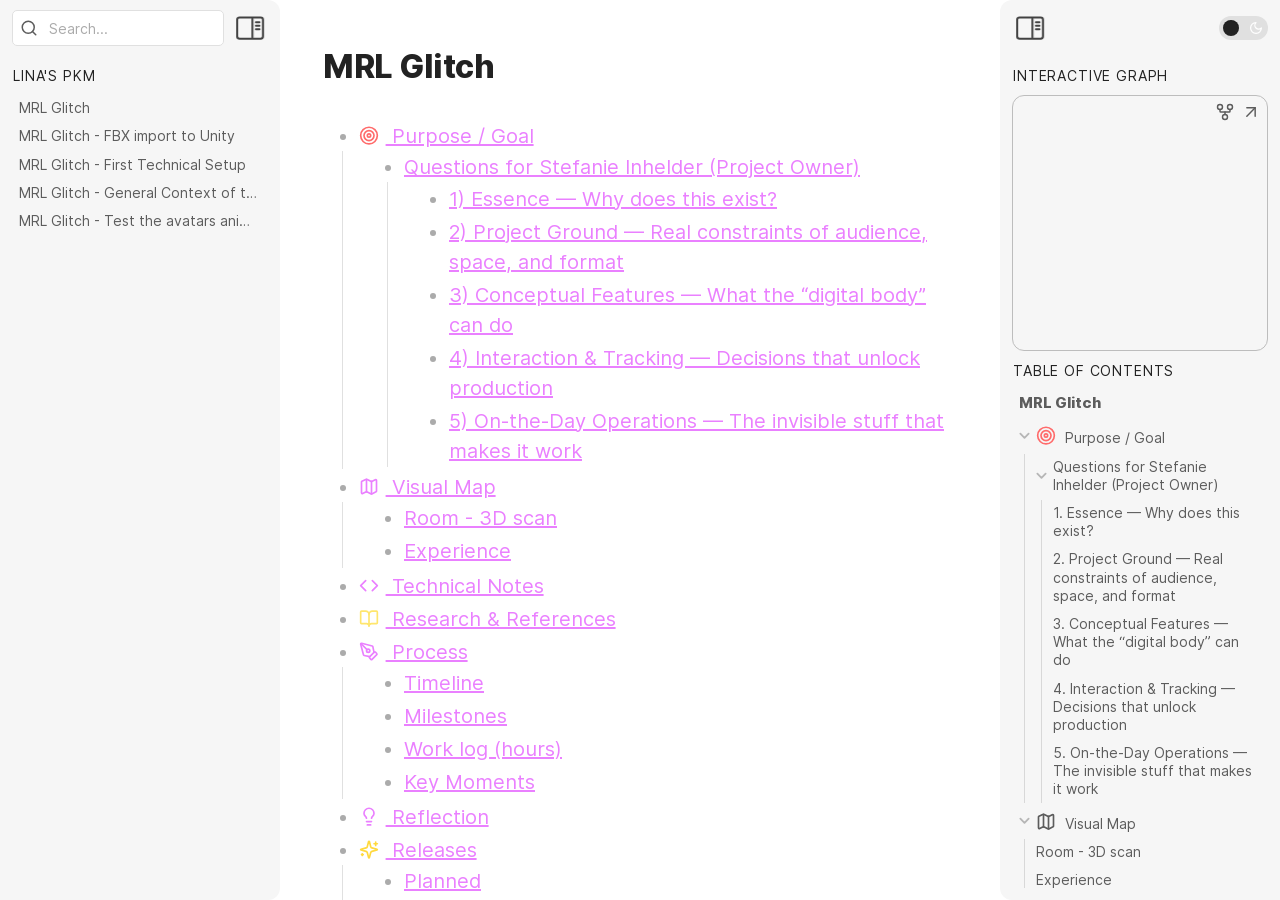
==== index.html @ e538ef62 "Publish documentation" ====
<!DOCTYPE html> <html lang="en"><head>
<title>MRL Glitch</title>
<base href=".">
<meta name="pathname" content="mrl-glitch.html">
<meta name="description" content="Lina's PKM - MRL Glitch">
<meta property="og:title" content="MRL Glitch">
<meta property="og:description" content="Lina's PKM - MRL Glitch">
<meta property="og:type" content="website">
<meta property="og:url" content="mrl-glitch.html">
<meta property="og:image" content="undefined">
<meta charset="UTF-8"><meta property="og:site_name" content="Lina's PKM"><meta name="viewport" content="width=device-width, initial-scale=1.0, user-scalable=yes, minimum-scale=1.0, maximum-scale=5.0"><script async="" id="webpage-script" src="site-lib/scripts/webpage.js" onload="this.onload=null;this.setAttribute(&quot;loaded&quot;, &quot;true&quot;)"></script><script async="" id="graph-wasm-script" src="site-lib/scripts/graph-wasm.js" onload="this.onload=null;this.setAttribute(&quot;loaded&quot;, &quot;true&quot;)"></script><script async="" id="graph-render-worker-script" src="site-lib/scripts/graph-render-worker.js" onload="this.onload=null;this.setAttribute(&quot;loaded&quot;, &quot;true&quot;)"></script><link rel="icon" href="site-lib/media/favicon.png"><link rel="preload" href="site-lib/styles/snippets.css" as="style" onload="this.onload=null;this.rel='stylesheet'"><noscript><link rel="stylesheet" href="site-lib/styles/snippets.css"></noscript><link rel="stylesheet" href="site-lib/styles/obsidian.css"><link rel="preload" href="site-lib/styles/other-plugins.css" as="style" onload="this.onload=null;this.rel='stylesheet'"><noscript><link rel="stylesheet" href="site-lib/styles/other-plugins.css"></noscript><link rel="preload" href="site-lib/styles/global-variable-styles.css" as="style" onload="this.onload=null;this.rel='stylesheet'"><noscript><link rel="stylesheet" href="site-lib/styles/global-variable-styles.css"></noscript><link rel="preload" href="site-lib/styles/supported-plugins.css" as="style" onload="this.onload=null;this.rel='stylesheet'"><noscript><link rel="stylesheet" href="site-lib/styles/supported-plugins.css"></noscript><link rel="preload" href="site-lib/styles/main-styles.css" as="style" onload="this.onload=null;this.rel='stylesheet'"><noscript><link rel="stylesheet" href="site-lib/styles/main-styles.css"></noscript><style>body{--line-width:40em;--line-width-adaptive:40em;--file-line-width:40em;--sidebar-width:min(20em, 80vw);--collapse-arrow-size:11px;--tree-vertical-spacing:1.3em;--sidebar-margin:12px}:root{background-color:#202124}.sidebar{height:100%;font-size:14px;z-index:10;min-width:calc(var(--sidebar-width) + var(--divider-width-hover));max-width:calc(var(--sidebar-width) + var(--divider-width-hover));position:relative;overflow:hidden;overflow:clip;transition:min-width ease-in-out,max-width ease-in-out;transition-duration:.2s;contain:size}#left-sidebar{left:0}#right-sidebar{right:0}.sidebar.is-collapsed{min-width:0;max-width:0}.sidebar.floating{position:absolute}.sidebar .leaf-content{height:100%;min-width:calc(var(--sidebar-width) - var(--divider-width-hover));top:0;padding:var(--sidebar-margin);padding-top:4em;line-height:var(--line-height-tight);background-color:var(--background-secondary);transition:background-color,border-right,border-left,box-shadow;transition-duration:var(--color-fade-speed);transition-timing-function:ease-in-out;position:absolute;display:flex;flex-direction:column}.sidebar:not(.is-collapsed) .leaf-content{min-width:calc(max(100%,var(--sidebar-width)) - 3px);max-width:calc(max(100%,var(--sidebar-width)) - 3px)}#left-sidebar-content{left:0;border-top-right-radius:var(--radius-l);border-bottom-right-radius:var(--radius-l)}#right-sidebar-content{right:0;border-top-left-radius:var(--radius-l);border-bottom-left-radius:var(--radius-l)}.sidebar #left-sidebar-content,.sidebar #right-sidebar-content{contain:none!important;container-type:normal!important;animation:none!important}.sidebar:has(.leaf-content:empty):has(.topbar-content:empty){display:none}.sidebar-topbar{height:calc(2.3em + 2 * var(--sidebar-margin));width:var(--sidebar-width);padding:var(--sidebar-margin);z-index:1;position:fixed;display:flex;align-items:center;transition:width ease-in-out;transition-duration:inherit}.sidebar.is-collapsed .sidebar-topbar{width:calc(2.3em + var(--sidebar-margin) * 2)}.sidebar .sidebar-topbar.is-collapsed{width:0}#left-sidebar .sidebar-topbar{left:0;flex-direction:row;border-top-right-radius:var(--radius-l)}#right-sidebar .sidebar-topbar{right:0;flex-direction:row-reverse;border-top-left-radius:var(--radius-l)}#left-sidebar .topbar-content{margin-right:calc(2.3em + var(--sidebar-margin));flex-direction:row}#right-sidebar .topbar-content{margin-left:calc(2.3em + var(--sidebar-margin));flex-direction:row-reverse}.topbar-content{overflow:hidden visible;overflow:clip visible;width:100%;height:100%;display:flex;align-items:center;transition:inherit}.sidebar.is-collapsed .topbar-content{width:0;transition:inherit}.clickable-icon.sidebar-collapse-icon{background-color:transparent;color:var(--icon-color-focused);padding:2px!important;margin:0!important;height:100%!important;width:2.3em!important;margin-inline:0.14em!important;position:absolute}#left-sidebar .clickable-icon.sidebar-collapse-icon{transform:rotateY(180deg);right:var(--sidebar-margin)}#right-sidebar .clickable-icon.sidebar-collapse-icon{transform:rotateY(180deg);left:var(--sidebar-margin)}.clickable-icon.sidebar-collapse-icon svg.svg-icon{width:100%;height:100%}.feature-title{margin-left:1px;text-transform:uppercase;letter-spacing:.06em;margin-top:.75em;margin-bottom:.75em}.feature-header{display:flex;align-items:center;padding-top:0;font-size:1em;padding-left:0}body.floating-sidebars .sidebar{position:absolute}body{transition:background-color var(--color-fade-speed) ease-in-out}#navbar:not(:empty){display:flex;align-items:center;justify-content:space-between;padding:.5em 1em;width:100%}#main{display:flex;flex-direction:column;height:100%;width:100%;align-items:stretch;justify-content:center}#main-horizontal{display:flex;flex-direction:row;flex-grow:1;width:100%;align-items:stretch;justify-content:center}#center-content{flex-basis:100%;max-width:100%;width:100%;height:100%;display:flex;flex-direction:column;align-items:center;transition:opacity .2s ease-in-out;contain:inline-size}.hide{opacity:0!important;transition:opacity .2s ease-in-out;pointer-events:none}#center-content>.obsidian-document{padding-left:2em;padding-right:1em;margin-bottom:0;width:100%;width:-webkit-fill-available;width:-moz-available;width:fill-available;transition:background-color var(--color-fade-speed) ease-in-out;border-top-right-radius:var(--window-radius,var(--radius-m));border-top-left-radius:var(--window-radius,var(--radius-m));overflow-x:hidden!important;overflow-y:auto!important;display:flex!important;flex-direction:column!important;align-items:center!important;contain:inline-size}body #center-content>.obsidian-document>.markdown-preview-sizer{padding-bottom:80vh;width:100%;max-width:var(--line-width);flex-basis:var(--line-width);transition:background-color var(--color-fade-speed) ease-in-out;contain:inline-size}#center-content>.obsidian-document>div{width:100%!important;transition:background-color var(--color-fade-speed) ease-in-out;contain:inline-size}#center-content>.obsidian-document:not([data-type=markdown]).embed{display:flex;padding:1em;height:100%;width:100%;align-items:center;justify-content:center}#center-content>.obsidian-document:not([data-type=markdown]).embed>*{max-width:100%;max-height:100%;object-fit:contain}:not(h1,h2,h3,h4,h5,h6,li):has(> :is(.math,table)){overflow-x:auto!important}#center-content>.obsidian-document:not([data-type=markdown]){overflow-x:auto;contain:content;padding:0;margin:0;height:100%}.obsidian-document[data-type=attachment]{display:flex;flex-direction:column;align-items:center;justify-content:center;height:100%;width:100%}.obsidian-document[data-type=attachment]>*{outline:0;border:none;box-shadow:none}.obsidian-document[data-type=attachment] :is(img){max-width:90%;max-height:90%;object-fit:contain}.obsidian-document[data-type=attachment]>:is(audio){width:100%;max-width:min(90%,var(--line-width))}.obsidian-document[data-type=attachment]>:is(embed,iframe,video){width:100%;height:100%;max-width:100%;max-height:100%;object-fit:contain}.canvas-wrapper>:is(.header,.footer){z-index:100;position:absolute;display:flex;justify-content:center;flex-direction:column;width:100%;align-items:center}.scroll-highlight{position:absolute;width:100%;height:100%;pointer-events:none;z-index:1000;background-color:hsla(var(--color-accent-hsl),.25);opacity:0;padding:1em;inset:50%;translate:-50% -50%;border-radius:var(--radius-s)}</style><script defer="">async function loadIncludes(){let e=document.querySelectorAll("link[itemprop='include']");for(const t of e){let e=t.getAttribute("href");try{let o="";if(e.startsWith("https:")||e.startsWith("http:")||"file:"!=window.location.protocol){const n=await fetch(e);if(!n.ok){console.log("Could not include file: "+e),t?.remove();continue}o=await n.text()}else{const t=document.getElementById(btoa(encodeURI(e)));if(t){const e=JSON.parse(decodeURI(atob(t.getAttribute("value")??"")));o=e?.data??""}}let n=document.createRange().createContextualFragment(o);t.before(n),t.remove(),console.log("Included text: "+o),console.log("Included file: "+e)}catch(o){t?.remove(),console.log("Could not include file: "+e,o);continue}}}document.addEventListener("DOMContentLoaded",(()=>{loadIncludes()}));let isFileProtocol="file:"==location.protocol;function waitLoadScripts(e,t){let o=e.map((e=>document.getElementById(e+"-script")));!function e(n){let l=o[n],c=n+1;l?(l&&"true"!=l.getAttribute("loaded")||n<o.length&&e(c),n<o.length&&l.addEventListener("load",(()=>e(c)))):n<o.length?e(c):t()}(0)}</script></head><body class="publish css-settings-manager show-inline-title show-ribbon mk-readable-line mk-folder-lines mk-inline-context-enabled mk-flow-minimal center-latex-figures invert-latex-figures is-focused"><script defer="">let theme=localStorage.getItem("theme")||(window.matchMedia("(prefers-color-scheme: dark)").matches?"dark":"light");"dark"==theme?(document.body.classList.add("theme-dark"),document.body.classList.remove("theme-light")):(document.body.classList.add("theme-light"),document.body.classList.remove("theme-dark")),window.innerWidth<480?document.body.classList.add("is-phone"):window.innerWidth<768?document.body.classList.add("is-tablet"):window.innerWidth<1024?document.body.classList.add("is-small-screen"):document.body.classList.add("is-large-screen")</script><div class="parsed-feature-container" style="display: contents;"><link itemprop="include" href="site-lib/html/custom-head-content-content.html"></div><div id="main"><div id="navbar"></div><div id="main-horizontal"><div id="left-content" class="leaf" style="--sidebar-width: var(--sidebar-width-left);"><div id="left-sidebar" class="sidebar"><div class="sidebar-handle"></div><div class="sidebar-topbar"><div class="topbar-content"><div id="search-container"><div id="search-wrapper"><input enterkeyhint="search" type="search" spellcheck="false" placeholder="Search..."><div aria-label="Clear search" id="search-clear-button"></div></div></div></div><div class="clickable-icon sidebar-collapse-icon"><svg xmlns="http://www.w3.org/2000/svg" width="100%" height="100%" viewBox="0 0 24 24" fill="none" stroke="currentColor" stroke-width="3" stroke-linecap="round" stroke-linejoin="round" class="svg-icon"><path d="M21 3H3C1.89543 3 1 3.89543 1 5V19C1 20.1046 1.89543 21 3 21H21C22.1046 21 23 20.1046 23 19V5C23 3.89543 22.1046 3 21 3Z"></path><path d="M10 4V20"></path><path d="M4 7H7"></path><path d="M4 10H7"></path><path d="M4 13H7"></path></svg></div></div><div class="sidebar-content-wrapper"><div id="left-sidebar-content" class="leaf-content"><link itemprop="include" href="site-lib/html/file-tree-content.html"></div></div><script defer="">let ls = document.querySelector("#left-sidebar"); ls.classList.toggle("is-collapsed", window.innerWidth < 768); ls.style.setProperty("--sidebar-width", localStorage.getItem("sidebar-left-width"));</script></div></div><div id="center-content" class="leaf"><div class="obsidian-document markdown-preview-view markdown-rendered node-insert-event is-readable-line-width allow-fold-headings allow-fold-lists show-indentation-guide show-properties" data-type="markdown"><style id="MJX-CHTML-styles"></style><pre class="frontmatter language-yaml" style="display: none;"><code class="language-yaml is-loaded"><span class="token key atrule">title</span><span class="token punctuation">:</span> MRL Glitch
<span class="token key atrule">initiative_type</span><span class="token punctuation">:</span> collaboration
<span class="token key atrule">initiative_status</span><span class="token punctuation">:</span> active
<span class="token key atrule">year</span><span class="token punctuation">:</span> <span class="token number">2025</span>
<span class="token key atrule">start_date</span><span class="token punctuation">:</span> <span class="token datetime number">2025-11-12</span>
<span class="token key atrule">close_date</span><span class="token punctuation">:</span> 31/01/2026
<span class="token key atrule">assets_nas_local</span><span class="token punctuation">:</span> smb<span class="token punctuation">:</span>//NovasArtimanhaS._smb._tcp.local/home/2025/2025%2011%20MRL%20Glitch
<span class="token key atrule">assets_nas_web</span><span class="token punctuation">:</span>
<span class="token key atrule">repo_github</span><span class="token punctuation">:</span>
<span class="token key atrule">other_repos</span><span class="token punctuation">:</span> https<span class="token punctuation">:</span>//drive.google.com/drive/folders/1m8EFP8ots4kz4U2EtHLDIoyREbI1gSCM
<span class="token key atrule">public_links</span><span class="token punctuation">:</span>
<span class="token key atrule">release_status</span><span class="token punctuation">:</span> none
<span class="token key atrule">financial_sheet</span><span class="token punctuation">:</span>
<span class="token key atrule">tools</span><span class="token punctuation">:</span>
  <span class="token punctuation">-</span> MadMapper
  <span class="token punctuation">-</span> Modul8
  <span class="token punctuation">-</span> Oculus Quest
  <span class="token punctuation">-</span> Unity
  <span class="token punctuation">-</span> Unreal Engine
<span class="token key atrule">concepts</span><span class="token punctuation">:</span>
<span class="token key atrule">tags</span><span class="token punctuation">:</span>
<span class="token key atrule">involved_people</span><span class="token punctuation">:</span>
  <span class="token punctuation">-</span> <span class="token string">"[[Stefanie Inhelder]]"</span>
  <span class="token punctuation">-</span> <span class="token string">"[[Christian Schnellmann]]"</span>
  <span class="token punctuation">-</span> <span class="token string">"[[Stella Speziali]]"</span>
  <span class="token punctuation">-</span> <span class="token string">"[[Dario Lanfranconi]]"</span>
<span class="token key atrule">language</span><span class="token punctuation">:</span> EN<span class="token punctuation">-</span>US</code><button class="copy-code-button"><svg xmlns="http://www.w3.org/2000/svg" width="24" height="24" viewBox="0 0 24 24" fill="none" stroke="currentColor" stroke-width="2" stroke-linecap="round" stroke-linejoin="round" class="svg-icon lucide-copy"><rect x="8" y="8" width="14" height="14" rx="2" ry="2"></rect><path d="M4 16c-1.1 0-2-.9-2-2V4c0-1.1.9-2 2-2h10c1.1 0 2 .9 2 2"></path></svg></button></pre><div class="markdown-preview-sizer markdown-preview-section"><div class="header"><h1 class="page-title heading inline-title" id="MRL_Glitch_0">MRL Glitch</h1><div class="data-bar"></div></div><div class="markdown-preview-pusher" style="width: 1px; height: 0.1px; margin-bottom: 0px;"></div><div class="el-pre"><div class="block-language-table-of-contents"><ul>
<li dir="auto"><div class="list-collapse-indicator collapse-indicator collapse-icon"><svg xmlns="http://www.w3.org/2000/svg" width="24" height="24" viewBox="0 0 24 24" fill="none" stroke="currentColor" stroke-width="2" stroke-linecap="round" stroke-linejoin="round" class="svg-icon right-triangle"><path d="M3 8L12 17L21 8"></path></svg></div><a data-tooltip-position="top" aria-label=":LiTarget: Purpose / Goal" data-href="#:LiTarget: Purpose / Goal" href="mrl-glitch.html#LiTarget_Purpose_/_Goal_0" class="internal-link" target="_self" rel="noopener nofollow"><span class="cm-iconize-icon" aria-label="LiTarget" data-icon="LiTarget" aria-hidden="true" style="display: inline-flex; transform: translateY(13%);"><svg xmlns="http://www.w3.org/2000/svg" width="20px" height="20px" viewBox="0 0 24 24" fill="none" stroke="currentColor" stroke-width="2" stroke-linecap="round" stroke-linejoin="round" class="lucide-target"><circle cx="12" cy="12" r="10"></circle><circle cx="12" cy="12" r="6"></circle><circle cx="12" cy="12" r="2"></circle></svg></span> Purpose / Goal</a>
<ul>
<li dir="auto"><div class="list-collapse-indicator collapse-indicator collapse-icon"><svg xmlns="http://www.w3.org/2000/svg" width="24" height="24" viewBox="0 0 24 24" fill="none" stroke="currentColor" stroke-width="2" stroke-linecap="round" stroke-linejoin="round" class="svg-icon right-triangle"><path d="M3 8L12 17L21 8"></path></svg></div><a data-tooltip-position="top" aria-label="Questions for Stefanie Inhelder (Project Owner)" data-href="#Questions for Stefanie Inhelder (Project Owner)" href="#Questions for Stefanie Inhelder (Project Owner)" class="internal-link" target="_self" rel="noopener nofollow">Questions for Stefanie Inhelder (Project Owner)</a>
<ul>
<li dir="auto"><a data-tooltip-position="top" aria-label="1) Essence — Why does this exist?" data-href="#1) Essence — Why does this exist?" href="mrl-glitch.html#1)_Essence_—_Why_does_this_exist?_0" class="internal-link" target="_self" rel="noopener nofollow">1) Essence — Why does this exist?</a></li>
<li dir="auto"><a data-tooltip-position="top" aria-label="2) Project Ground — Real constraints of audience, space, and format" data-href="#2) Project Ground — Real constraints of audience, space, and format" href="mrl-glitch.html#2)_Project_Ground_—_Real_constraints_of_audience,_space,_and_format_0" class="internal-link" target="_self" rel="noopener nofollow">2) Project Ground — Real constraints of audience, space, and format</a></li>
<li dir="auto"><a data-tooltip-position="top" aria-label="3) Conceptual Features — What the “digital body” can do" data-href="#3) Conceptual Features — What the “digital body” can do" href="mrl-glitch.html#3)_Conceptual_Features_—_What_the_“digital_body”_can_do_0" class="internal-link" target="_self" rel="noopener nofollow">3) Conceptual Features — What the “digital body” can do</a></li>
<li dir="auto"><a data-tooltip-position="top" aria-label="4) Interaction &amp; Tracking — Decisions that unlock production" data-href="#4) Interaction &amp; Tracking — Decisions that unlock production" href="mrl-glitch.html#4)_Interaction_&amp;_Tracking_—_Decisions_that_unlock_production_0" class="internal-link" target="_self" rel="noopener nofollow">4) Interaction &amp; Tracking — Decisions that unlock production</a></li>
<li dir="auto"><a data-tooltip-position="top" aria-label="5) On-the-Day Operations — The invisible stuff that makes it work" data-href="#5) On-the-Day Operations — The invisible stuff that makes it work" href="mrl-glitch.html#5)_On-the-Day_Operations_—_The_invisible_stuff_that_makes_it_work_0" class="internal-link" target="_self" rel="noopener nofollow">5) On-the-Day Operations — The invisible stuff that makes it work</a></li>
</ul>
</li>
</ul>
</li>
<li dir="auto"><div class="list-collapse-indicator collapse-indicator collapse-icon"><svg xmlns="http://www.w3.org/2000/svg" width="24" height="24" viewBox="0 0 24 24" fill="none" stroke="currentColor" stroke-width="2" stroke-linecap="round" stroke-linejoin="round" class="svg-icon right-triangle"><path d="M3 8L12 17L21 8"></path></svg></div><a data-tooltip-position="top" aria-label=":LiMap: Visual Map" data-href="#:LiMap: Visual Map" href="mrl-glitch.html#LiMap_Visual_Map_0" class="internal-link" target="_self" rel="noopener nofollow"><span class="cm-iconize-icon" aria-label="LiMap" data-icon="LiMap" aria-hidden="true" style="display: inline-flex; transform: translateY(13%);"><svg xmlns="http://www.w3.org/2000/svg" width="20px" height="20px" viewBox="0 0 24 24" fill="none" stroke="currentColor" stroke-width="2" stroke-linecap="round" stroke-linejoin="round" class="lucide-map"><path d="M14.106 5.553a2 2 0 0 0 1.788 0l3.659-1.83A1 1 0 0 1 21 4.619v12.764a1 1 0 0 1-.553.894l-4.553 2.277a2 2 0 0 1-1.788 0l-4.212-2.106a2 2 0 0 0-1.788 0l-3.659 1.83A1 1 0 0 1 3 19.381V6.618a1 1 0 0 1 .553-.894l4.553-2.277a2 2 0 0 1 1.788 0z"></path><path d="M15 5.764v15"></path><path d="M9 3.236v15"></path></svg></span> Visual Map</a>
<ul>
<li dir="auto"><a data-tooltip-position="top" aria-label="Room - 3D scan" data-href="#Room - 3D scan" href="mrl-glitch.html#Room_-_3D_scan_0" class="internal-link" target="_self" rel="noopener nofollow">Room - 3D scan</a></li>
<li dir="auto"><a data-tooltip-position="top" aria-label="Experience" data-href="#Experience" href="mrl-glitch.html#Experience_0" class="internal-link" target="_self" rel="noopener nofollow">Experience</a></li>
</ul>
</li>
<li dir="auto"><a data-tooltip-position="top" aria-label=":LiCode: Technical Notes" data-href="#:LiCode: Technical Notes" href="mrl-glitch.html#LiCode_Technical_Notes_0" class="internal-link" target="_self" rel="noopener nofollow"><span class="cm-iconize-icon" aria-label="LiCode" data-icon="LiCode" aria-hidden="true" style="display: inline-flex; transform: translateY(13%);"><svg xmlns="http://www.w3.org/2000/svg" width="20px" height="20px" viewBox="0 0 24 24" fill="none" stroke="currentColor" stroke-width="2" stroke-linecap="round" stroke-linejoin="round" class="lucide-code"><polyline points="16 18 22 12 16 6"></polyline><polyline points="8 6 2 12 8 18"></polyline></svg></span> Technical Notes</a></li>
<li dir="auto"><a data-tooltip-position="top" aria-label=":LiBookOpen: Research &amp; References" data-href="#:LiBookOpen: Research &amp; References" href="mrl-glitch.html#LiBookOpen_Research_&amp;_References_0" class="internal-link" target="_self" rel="noopener nofollow"><span class="cm-iconize-icon" aria-label="LiBookOpen" data-icon="LiBookOpen" aria-hidden="true" style="display: inline-flex; transform: translateY(13%);"><svg xmlns="http://www.w3.org/2000/svg" width="20px" height="20px" viewBox="0 0 24 24" fill="none" stroke="currentColor" stroke-width="2" stroke-linecap="round" stroke-linejoin="round" class="lucide-book-open"><path d="M12 7v14"></path><path d="M3 18a1 1 0 0 1-1-1V4a1 1 0 0 1 1-1h5a4 4 0 0 1 4 4 4 4 0 0 1 4-4h5a1 1 0 0 1 1 1v13a1 1 0 0 1-1 1h-6a3 3 0 0 0-3 3 3 3 0 0 0-3-3z"></path></svg></span> Research &amp; References</a></li>
<li dir="auto"><div class="list-collapse-indicator collapse-indicator collapse-icon"><svg xmlns="http://www.w3.org/2000/svg" width="24" height="24" viewBox="0 0 24 24" fill="none" stroke="currentColor" stroke-width="2" stroke-linecap="round" stroke-linejoin="round" class="svg-icon right-triangle"><path d="M3 8L12 17L21 8"></path></svg></div><a data-tooltip-position="top" aria-label=":LiPenTool: Process" data-href="#:LiPenTool: Process" href="mrl-glitch.html#LiPenTool_Process_0" class="internal-link" target="_self" rel="noopener nofollow"><span class="cm-iconize-icon" aria-label="LiPenTool" data-icon="LiPenTool" aria-hidden="true" style="display: inline-flex; transform: translateY(13%);"><svg xmlns="http://www.w3.org/2000/svg" width="20px" height="20px" viewBox="0 0 24 24" fill="none" stroke="currentColor" stroke-width="2" stroke-linecap="round" stroke-linejoin="round" class="lucide-pen-tool"><path d="M15.707 21.293a1 1 0 0 1-1.414 0l-1.586-1.586a1 1 0 0 1 0-1.414l5.586-5.586a1 1 0 0 1 1.414 0l1.586 1.586a1 1 0 0 1 0 1.414z"></path><path d="m18 13-1.375-6.874a1 1 0 0 0-.746-.776L3.235 2.028a1 1 0 0 0-1.207 1.207L5.35 15.879a1 1 0 0 0 .776.746L13 18"></path><path d="m2.3 2.3 7.286 7.286"></path><circle cx="11" cy="11" r="2"></circle></svg></span> Process</a>
<ul>
<li dir="auto"><a data-tooltip-position="top" aria-label="Timeline" data-href="#Timeline" href="mrl-glitch.html#Timeline_0" class="internal-link" target="_self" rel="noopener nofollow">Timeline</a></li>
<li dir="auto"><a data-tooltip-position="top" aria-label="Milestones" data-href="#Milestones" href="mrl-glitch.html#Milestones_0" class="internal-link" target="_self" rel="noopener nofollow">Milestones</a></li>
<li dir="auto"><a data-tooltip-position="top" aria-label="Work log (hours)" data-href="#Work log (hours)" href="mrl-glitch.html#Work_log_(hours)_0" class="internal-link" target="_self" rel="noopener nofollow">Work log (hours)</a></li>
<li dir="auto"><a data-tooltip-position="top" aria-label="Key Moments" data-href="#Key Moments" href="mrl-glitch.html#Key_Moments_0" class="internal-link" target="_self" rel="noopener nofollow">Key Moments</a></li>
</ul>
</li>
<li dir="auto"><a data-tooltip-position="top" aria-label=":LiLightbulb: Reflection" data-href="#:LiLightbulb: Reflection" href="mrl-glitch.html#LiLightbulb_Reflection_0" class="internal-link" target="_self" rel="noopener nofollow"><span class="cm-iconize-icon" aria-label="LiLightbulb" data-icon="LiLightbulb" aria-hidden="true" style="display: inline-flex; transform: translateY(13%);"><svg xmlns="http://www.w3.org/2000/svg" width="20px" height="20px" viewBox="0 0 24 24" fill="none" stroke="currentColor" stroke-width="2" stroke-linecap="round" stroke-linejoin="round" class="lucide-lightbulb"><path d="M15 14c.2-1 .7-1.7 1.5-2.5 1-.9 1.5-2.2 1.5-3.5A6 6 0 0 0 6 8c0 1 .2 2.2 1.5 3.5.7.7 1.3 1.5 1.5 2.5"></path><path d="M9 18h6"></path><path d="M10 22h4"></path></svg></span> Reflection</a></li>
<li dir="auto"><div class="list-collapse-indicator collapse-indicator collapse-icon"><svg xmlns="http://www.w3.org/2000/svg" width="24" height="24" viewBox="0 0 24 24" fill="none" stroke="currentColor" stroke-width="2" stroke-linecap="round" stroke-linejoin="round" class="svg-icon right-triangle"><path d="M3 8L12 17L21 8"></path></svg></div><a data-tooltip-position="top" aria-label=":LiSparkles: Releases" data-href="#:LiSparkles: Releases" href="mrl-glitch.html#LiSparkles_Releases_0" class="internal-link" target="_self" rel="noopener nofollow"><span class="cm-iconize-icon" aria-label="LiSparkles" data-icon="LiSparkles" aria-hidden="true" style="display: inline-flex; transform: translateY(13%);"><svg xmlns="http://www.w3.org/2000/svg" width="20px" height="20px" viewBox="0 0 24 24" fill="none" stroke="currentColor" stroke-width="2" stroke-linecap="round" stroke-linejoin="round" class="lucide-sparkles"><path d="M9.937 15.5A2 2 0 0 0 8.5 14.063l-6.135-1.582a.5.5 0 0 1 0-.962L8.5 9.936A2 2 0 0 0 9.937 8.5l1.582-6.135a.5.5 0 0 1 .963 0L14.063 8.5A2 2 0 0 0 15.5 9.937l6.135 1.581a.5.5 0 0 1 0 .964L15.5 14.063a2 2 0 0 0-1.437 1.437l-1.582 6.135a.5.5 0 0 1-.963 0z"></path><path d="M20 3v4"></path><path d="M22 5h-4"></path><path d="M4 17v2"></path><path d="M5 18H3"></path></svg></span> Releases</a>
<ul>
<li dir="auto"><a data-tooltip-position="top" aria-label="Planned" data-href="#Planned" href="mrl-glitch.html#Planned_0" class="internal-link" target="_self" rel="noopener nofollow">Planned</a></li>
<li dir="auto"><a data-tooltip-position="top" aria-label="Published" data-href="#Published" href="mrl-glitch.html#Published_0" class="internal-link" target="_self" rel="noopener nofollow">Published</a></li>
</ul>
</li>
<li dir="auto"><div class="list-collapse-indicator collapse-indicator collapse-icon"><svg xmlns="http://www.w3.org/2000/svg" width="24" height="24" viewBox="0 0 24 24" fill="none" stroke="currentColor" stroke-width="2" stroke-linecap="round" stroke-linejoin="round" class="svg-icon right-triangle"><path d="M3 8L12 17L21 8"></path></svg></div><a data-tooltip-position="top" aria-label=":LiBanknote: Financial" data-href="#:LiBanknote: Financial" href="mrl-glitch.html#LiBanknote_Financial_0" class="internal-link" target="_self" rel="noopener nofollow"><span class="cm-iconize-icon" aria-label="LiBanknote" data-icon="LiBanknote" aria-hidden="true" style="display: inline-flex; transform: translateY(13%);"><svg xmlns="http://www.w3.org/2000/svg" width="20px" height="20px" viewBox="0 0 24 24" fill="none" stroke="currentColor" stroke-width="2" stroke-linecap="round" stroke-linejoin="round" class="lucide-banknote"><rect x="2" y="6" width="20" height="12" rx="2"></rect><circle cx="12" cy="12" r="2"></circle><path d="M6 12h.01M18 12h.01"></path></svg></span> Financial</a>
<ul>
<li dir="auto"><a data-tooltip-position="top" aria-label="Expense log" data-href="#Expense log" href="mrl-glitch.html#Expense_log_0" class="internal-link" target="_self" rel="noopener nofollow">Expense log</a></li>
<li dir="auto"><a data-tooltip-position="top" aria-label="Hours summary" data-href="#Hours summary" href="mrl-glitch.html#Hours_summary_0" class="internal-link" target="_self" rel="noopener nofollow">Hours summary</a></li>
</ul>
</li>
<li dir="auto"><div class="list-collapse-indicator collapse-indicator collapse-icon"><svg xmlns="http://www.w3.org/2000/svg" width="24" height="24" viewBox="0 0 24 24" fill="none" stroke="currentColor" stroke-width="2" stroke-linecap="round" stroke-linejoin="round" class="svg-icon right-triangle"><path d="M3 8L12 17L21 8"></path></svg></div><a data-tooltip-position="top" aria-label=":LiLink: Links &amp; Resources" data-href="#:LiLink: Links &amp; Resources" href="mrl-glitch.html#LiLink_Links_&amp;_Resources_0" class="internal-link" target="_self" rel="noopener nofollow"><span class="cm-iconize-icon" aria-label="LiLink" data-icon="LiLink" aria-hidden="true" style="display: inline-flex; transform: translateY(13%);"><svg xmlns="http://www.w3.org/2000/svg" width="20px" height="20px" viewBox="0 0 24 24" fill="none" stroke="currentColor" stroke-width="2" stroke-linecap="round" stroke-linejoin="round" class="link"><path d="M13.1404 10C13.6728 10.3955 14.1134 10.9001 14.4322 11.4796C14.7511 12.0591 14.9407 12.6999 14.9882 13.3586C15.0357 14.0172 14.94 14.6783 14.7076 15.297C14.4751 15.9157 14.1115 16.4775 13.6412 16.9443L10.8588 19.7073C9.98423 20.5462 8.81284 21.0103 7.59697 20.9998C6.38109 20.9893 5.21801 20.505 4.35822 19.6512C3.49844 18.7974 3.01074 17.6424 3.00018 16.435C2.98961 15.2276 3.45702 14.0644 4.30173 13.1959L5.88768 11.6117"></path><path d="M10.8596 14C10.3272 13.6045 9.88658 13.0999 9.56776 12.5204C9.24894 11.9409 9.05935 11.3001 9.01185 10.6414C8.96435 9.98279 9.06004 9.32171 9.29245 8.70302C9.52486 8.08433 9.88853 7.52251 10.3588 7.05567L13.1412 4.29268C14.0158 3.45384 15.1872 2.98968 16.403 3.00017C17.6189 3.01067 18.782 3.49497 19.6418 4.34877C20.5016 5.20257 20.9893 6.35756 20.9998 7.56498C21.0104 8.77239 20.543 9.93562 19.6983 10.8041L18.1123 12.379"></path></svg></span> Links &amp; Resources</a>
<ul>
<li dir="auto"><a data-tooltip-position="top" aria-label="Internal" data-href="#Internal" href="mrl-glitch.html#Internal_0" class="internal-link" target="_self" rel="noopener nofollow">Internal</a></li>
<li dir="auto"><a data-tooltip-position="top" aria-label="Collaborator Files" data-href="#Collaborator Files" href="mrl-glitch.html#Collaborator_Files_0" class="internal-link" target="_self" rel="noopener nofollow">Collaborator Files</a></li>
<li dir="auto"><a data-tooltip-position="top" aria-label="Inspiration" data-href="#Inspiration" href="mrl-glitch.html#Inspiration_0" class="internal-link" target="_self" rel="noopener nofollow">Inspiration</a></li>
<li dir="auto"><a data-tooltip-position="top" aria-label="Tools &amp; Documentation" data-href="#Tools &amp; Documentation" href="mrl-glitch.html#Tools_&amp;_Documentation_0" class="internal-link" target="_self" rel="noopener nofollow">Tools &amp; Documentation</a></li>
</ul>
</li>
<li dir="auto"><a data-tooltip-position="top" aria-label=":LiCalendar: Meetings &amp; Events" data-href="#:LiCalendar: Meetings &amp; Events" href="mrl-glitch.html#LiCalendar_Meetings_&amp;_Events_0" class="internal-link" target="_self" rel="noopener nofollow"><span class="cm-iconize-icon" aria-label="LiCalendar" data-icon="LiCalendar" aria-hidden="true" style="display: inline-flex; transform: translateY(13%);"><svg xmlns="http://www.w3.org/2000/svg" width="20px" height="20px" viewBox="0 0 24 24" fill="none" stroke="currentColor" stroke-width="2" stroke-linecap="round" stroke-linejoin="round" class="lucide-calendar"><path d="M8 2v4"></path><path d="M16 2v4"></path><rect x="3" y="4" width="18" height="18" rx="2"></rect><path d="M3 10h18"></path></svg></span> Meetings &amp; Events</a></li>
</ul></div></div><div class="el-h1"><h1 data-heading=":LiTarget: Purpose / Goal" dir="auto" class="heading" id="LiTarget_Purpose_/_Goal_0"><span class="heading-collapse-indicator collapse-indicator collapse-icon"><svg xmlns="http://www.w3.org/2000/svg" width="24" height="24" viewBox="0 0 24 24" fill="none" stroke="currentColor" stroke-width="2" stroke-linecap="round" stroke-linejoin="round" class="svg-icon right-triangle"><path d="M3 8L12 17L21 8"></path></svg></span><span class="cm-iconize-icon" aria-label="LiTarget" data-icon="LiTarget" aria-hidden="true" style="display: inline-flex; transform: translateY(13%);"><svg xmlns="http://www.w3.org/2000/svg" width="32.36px" height="32.36px" viewBox="0 0 24 24" fill="none" stroke="currentColor" stroke-width="2" stroke-linecap="round" stroke-linejoin="round" class="lucide-target"><circle cx="12" cy="12" r="10"></circle><circle cx="12" cy="12" r="6"></circle><circle cx="12" cy="12" r="2"></circle></svg></span> Purpose / Goal</h1></div><div class="el-p"><p dir="auto"><em>Why does this exist? What am I exploring, creating, or teaching?</em></p></div><div class="el-h2"><h2 data-heading="Questions for [[Stefanie Inhelder]] (Project Owner)" dir="auto" class="heading" id="Questions_for_[[Stefanie_Inhelder]]_(Project_Owner)_0"><span class="heading-collapse-indicator collapse-indicator collapse-icon"><svg xmlns="http://www.w3.org/2000/svg" width="24" height="24" viewBox="0 0 24 24" fill="none" stroke="currentColor" stroke-width="2" stroke-linecap="round" stroke-linejoin="round" class="svg-icon right-triangle"><path d="M3 8L12 17L21 8"></path></svg></span>Questions for <a data-href="Stefanie Inhelder" href="04-people/stefanie-inhelder.html" class="internal-link" target="_self" rel="noopener nofollow">Stefanie Inhelder</a> (Project Owner)</h2></div><div class="el-h3"><h3 data-heading="1) Essence — Why does this exist?" dir="auto" class="heading" id="1)_Essence_—_Why_does_this_exist?_0"><span class="heading-collapse-indicator collapse-indicator collapse-icon"><svg xmlns="http://www.w3.org/2000/svg" width="24" height="24" viewBox="0 0 24 24" fill="none" stroke="currentColor" stroke-width="2" stroke-linecap="round" stroke-linejoin="round" class="svg-icon right-triangle"><path d="M3 8L12 17L21 8"></path></svg></span>1) Essence — Why does this exist?</h3></div><div class="el-ol"><ol>
<li data-line="0" dir="auto">If you had to describe <strong>MRL Glitch</strong> in <strong>one sentence</strong>, what would it be?</li>
<li data-line="1" dir="auto">What is the <strong>core artistic question</strong> we’re exploring? 
<div data-callout-metadata="" data-callout-fold="" data-callout="important" class="callout"><div class="callout-title" dir="auto"><div class="callout-icon"><svg xmlns="http://www.w3.org/2000/svg" width="24" height="24" viewBox="0 0 24 24" fill="none" stroke="currentColor" stroke-width="2" stroke-linecap="round" stroke-linejoin="round" class="svg-icon lucide-flame"><path d="M8.5 14.5A2.5 2.5 0 0 0 11 12c0-1.38-.5-2-1-3-1.072-2.143-.224-4.054 2-6 .5 2.5 2 4.9 4 6.5 2 1.6 3 3.5 3 5.5a7 7 0 1 1-14 0c0-1.153.433-2.294 1-3a2.5 2.5 0 0 0 2.5 2.5z"></path></svg></div><div class="callout-title-inner">How do we transition from a physical body into a digital body?</div></div></div>
</li>
<li data-line="3" dir="auto">“<strong>Mirror as a portal</strong>” — is it a metaphor, a mechanic, or both? What must happen for it to <em>feel</em> like a portal?</li>
<li data-line="4" dir="auto">In <strong>5 minutes</strong>, what should the visitor <strong>feel or realize</strong>
<div data-callout-metadata="" data-callout-fold="" data-callout="important" class="callout"><div class="callout-title" dir="auto"><div class="callout-icon"><svg xmlns="http://www.w3.org/2000/svg" width="24" height="24" viewBox="0 0 24 24" fill="none" stroke="currentColor" stroke-width="2" stroke-linecap="round" stroke-linejoin="round" class="svg-icon lucide-flame"><path d="M8.5 14.5A2.5 2.5 0 0 0 11 12c0-1.38-.5-2-1-3-1.072-2.143-.224-4.054 2-6 .5 2.5 2 4.9 4 6.5 2 1.6 3 3.5 3 5.5a7 7 0 1 1-14 0c0-1.153.433-2.294 1-3a2.5 2.5 0 0 0 2.5 2.5z"></path></svg></div><div class="callout-title-inner">Part of an experiment... </div></div></div>
</li>
<li data-line="6" dir="auto">What would be a <strong>conceptual failure</strong>?
<div data-callout-metadata="" data-callout-fold="" data-callout="important" class="callout"><div class="callout-title" dir="auto"><div class="callout-icon"><svg xmlns="http://www.w3.org/2000/svg" width="24" height="24" viewBox="0 0 24 24" fill="none" stroke="currentColor" stroke-width="2" stroke-linecap="round" stroke-linejoin="round" class="svg-icon lucide-flame"><path d="M8.5 14.5A2.5 2.5 0 0 0 11 12c0-1.38-.5-2-1-3-1.072-2.143-.224-4.054 2-6 .5 2.5 2 4.9 4 6.5 2 1.6 3 3.5 3 5.5a7 7 0 1 1-14 0c0-1.153.433-2.294 1-3a2.5 2.5 0 0 0 2.5 2.5z"></path></svg></div><div class="callout-title-inner">the team disagrees, fights amongst themselves</div></div></div>
</li>
<li data-line="8" dir="auto">What would be a <strong>conceptual success</strong>, even if the tech is simple? 
<div data-callout-metadata="" data-callout-fold="" data-callout="important" class="callout"><div class="callout-title" dir="auto"><div class="callout-icon"><svg xmlns="http://www.w3.org/2000/svg" width="24" height="24" viewBox="0 0 24 24" fill="none" stroke="currentColor" stroke-width="2" stroke-linecap="round" stroke-linejoin="round" class="svg-icon lucide-flame"><path d="M8.5 14.5A2.5 2.5 0 0 0 11 12c0-1.38-.5-2-1-3-1.072-2.143-.224-4.054 2-6 .5 2.5 2 4.9 4 6.5 2 1.6 3 3.5 3 5.5a7 7 0 1 1-14 0c0-1.153.433-2.294 1-3a2.5 2.5 0 0 0 2.5 2.5z"></path></svg></div><div class="callout-title-inner">fully sinthetic moviment... I want to see if its worthy to work with MR</div></div></div>
</li>
<li data-line="10" dir="auto">What are the <strong>3 keywords</strong> that should never be lost (tone + theme)?
<div data-callout-metadata="" data-callout-fold="" data-callout="important" class="callout"><div class="callout-title" dir="auto"><div class="callout-icon"><svg xmlns="http://www.w3.org/2000/svg" width="24" height="24" viewBox="0 0 24 24" fill="none" stroke="currentColor" stroke-width="2" stroke-linecap="round" stroke-linejoin="round" class="svg-icon lucide-flame"><path d="M8.5 14.5A2.5 2.5 0 0 0 11 12c0-1.38-.5-2-1-3-1.072-2.143-.224-4.054 2-6 .5 2.5 2 4.9 4 6.5 2 1.6 3 3.5 3 5.5a7 7 0 1 1-14 0c0-1.153.433-2.294 1-3a2.5 2.5 0 0 0 2.5 2.5z"></path></svg></div><div class="callout-title-inner">Solid, Liquid, Gas, Plasma in the digital world. What is the atom of the digital?</div></div></div>
</li>
</ol></div><div class="el-h3"><h3 data-heading="2) Project Ground — Real constraints of audience, space, and format" dir="auto" class="heading" id="2)_Project_Ground_—_Real_constraints_of_audience,_space,_and_format_0"><span class="heading-collapse-indicator collapse-indicator collapse-icon"><svg xmlns="http://www.w3.org/2000/svg" width="24" height="24" viewBox="0 0 24 24" fill="none" stroke="currentColor" stroke-width="2" stroke-linecap="round" stroke-linejoin="round" class="svg-icon right-triangle"><path d="M3 8L12 17L21 8"></path></svg></span>2) Project Ground — Real constraints of audience, space, and format</h3></div><div class="el-ol"><ol>
<li data-line="0" dir="auto">Who is the <strong>audience</strong> (XR-familiar or general public)? Any accessibility considerations?</li>
<li data-line="1" dir="auto">How many people experience it <strong>at once</strong> (solo / small group / guided groups)?</li>
<li data-line="2" dir="auto">What is the <strong>entry ritual</strong>? How do people start (instruction, silence, guided intro, first “mirror moment”)?</li>
<li data-line="3" dir="auto">How much <strong>movement</strong> do you want from the visitor (walking, standing, seated)? Any “must-go” zones?</li>
<li data-line="4" dir="auto">Are there <strong>mandatory beats</strong> in the journey? (moment 1, moment 2, moment 3…)</li>
<li data-line="5" dir="auto">What are the <strong>space constraints</strong> we must respect (stairs, basement, wardrobe, narrow corridors, lighting, noise)?</li>
<li data-line="6" dir="auto">What is the <strong>safety rule</strong> that overrides everything?</li>
</ol></div><div class="el-h3"><h3 data-heading="3) Conceptual Features — What the “digital body” can do" dir="auto" class="heading" id="3)_Conceptual_Features_—_What_the_“digital_body”_can_do_0"><span class="heading-collapse-indicator collapse-indicator collapse-icon"><svg xmlns="http://www.w3.org/2000/svg" width="24" height="24" viewBox="0 0 24 24" fill="none" stroke="currentColor" stroke-width="2" stroke-linecap="round" stroke-linejoin="round" class="svg-icon right-triangle"><path d="M3 8L12 17L21 8"></path></svg></span>3) Conceptual Features — What the “digital body” can do</h3></div><div class="el-ol"><ol>
<li data-line="0" dir="auto">From these “digital body” dimensions — <strong>time, (de)form, size, gravity, multiplication, proximity, texture</strong> — which <strong>2–3 are core</strong>, and which are optional?</li>
<li data-line="1" dir="auto"><span class="list-collapse-indicator collapse-indicator collapse-icon"><svg xmlns="http://www.w3.org/2000/svg" width="24" height="24" viewBox="0 0 24 24" fill="none" stroke="currentColor" stroke-width="2" stroke-linecap="round" stroke-linejoin="round" class="svg-icon right-triangle"><path d="M3 8L12 17L21 8"></path></svg></span>What exactly is the role of the <strong>glitch</strong>?
<ul class="has-list-bullet">
<li data-line="2" dir="auto"><span class="list-bullet"></span>controlled aesthetic effect?</li>
<li data-line="3" dir="auto"><span class="list-bullet"></span>an error during translation?</li>
<li data-line="4" dir="auto"><span class="list-bullet"></span>an emergent behavior from interaction?</li>
<li data-line="5" dir="auto"><span class="list-bullet"></span>a narrative device?</li>
</ul>
</li>
<li data-line="6" dir="auto">What are the <strong>limits</strong> of the digital body? (What <em>can’t</em> it do?)</li>
<li data-line="7" dir="auto">What are the <strong>rules of reality</strong> inside this world? (physics, scale, boundaries, identity)</li>
<li data-line="8" dir="auto">Do we want the visitor to feel <strong>in control</strong>… or feel <strong>translated/processed</strong> by a system?</li>
<li data-line="9" dir="auto">What is the <strong>most important moment</strong> where “physical → digital” becomes undeniable?</li>
</ol></div><div class="el-h3"><h3 data-heading="4) Interaction &amp; Tracking — Decisions that unlock production" dir="auto" class="heading" id="4)_Interaction_&amp;_Tracking_—_Decisions_that_unlock_production_0"><span class="heading-collapse-indicator collapse-indicator collapse-icon"><svg xmlns="http://www.w3.org/2000/svg" width="24" height="24" viewBox="0 0 24 24" fill="none" stroke="currentColor" stroke-width="2" stroke-linecap="round" stroke-linejoin="round" class="svg-icon right-triangle"><path d="M3 8L12 17L21 8"></path></svg></span>4) Interaction &amp; Tracking — Decisions that unlock production</h3></div><div class="el-ol"><ol>
<li data-line="0" dir="auto"><span class="list-collapse-indicator collapse-indicator collapse-icon"><svg xmlns="http://www.w3.org/2000/svg" width="24" height="24" viewBox="0 0 24 24" fill="none" stroke="currentColor" stroke-width="2" stroke-linecap="round" stroke-linejoin="round" class="svg-icon right-triangle"><path d="M3 8L12 17L21 8"></path></svg></span>What should be the primary interaction language:
<ul class="has-list-bullet">
<li data-line="1" dir="auto"><span class="list-bullet"></span><strong>hand tracking</strong>, <strong>controllers</strong>, <strong>head/gaze</strong>, or something minimal/observational?</li>
</ul>
</li>
<li data-line="2" dir="auto">Is <strong>space tracking / room anchoring</strong> required, or can the piece work without it?</li>
<li data-line="3" dir="auto">What must be <strong>rock-solid</strong> on Meta Quest 3 for the experience to work (hands, passthrough, anchors, video playback, audio, lighting)?</li>
<li data-line="4" dir="auto">What is the acceptable level of <strong>interactivity</strong> (high, medium, low) for the first public version?</li>
<li data-line="5" dir="auto">Do we need a <strong>Plan B mode</strong> if tracking fails on-site (fallback version, simplified loop, guided mode)?</li>
</ol></div><div class="el-h3"><h3 data-heading="5) On-the-Day Operations — The invisible stuff that makes it work" dir="auto" class="heading" id="5)_On-the-Day_Operations_—_The_invisible_stuff_that_makes_it_work_0"><span class="heading-collapse-indicator collapse-indicator collapse-icon"><svg xmlns="http://www.w3.org/2000/svg" width="24" height="24" viewBox="0 0 24 24" fill="none" stroke="currentColor" stroke-width="2" stroke-linecap="round" stroke-linejoin="round" class="svg-icon right-triangle"><path d="M3 8L12 17L21 8"></path></svg></span>5) On-the-Day Operations — The invisible stuff that makes it work</h3></div><div class="el-ol"><ol>
<li data-line="0" dir="auto">Who will <strong>operate</strong> the experience on-site (and how many people do we need)?</li>
<li data-line="1" dir="auto">What is the <strong>reset flow</strong> between groups? (restart app, recalibrate, clean headset, check batteries)</li>
<li data-line="2" dir="auto">What is the <strong>headset logistics</strong> plan? (number of devices, charging, spare devices, hygiene, storage)</li>
<li data-line="3" dir="auto">How do we handle <strong>calibration</strong> in the space (once per day / every group / as needed)?</li>
<li data-line="4" dir="auto">What is the <strong>visitor throughput goal</strong> (groups per hour, expected waiting time)?</li>
<li data-line="5" dir="auto">What are the <strong>failure scenarios</strong> we anticipate (tracking, app crash, overheating, lighting issues) and the <strong>quick response</strong> for each?</li>
<li data-line="6" dir="auto">What do we want to <strong>document</strong> (video of audience, logs, screenshots, notes), and who is responsible?</li>
</ol></div><div class="el-hr"><hr></div><div class="el-h1"><h1 data-heading=":LiMap: Visual Map" dir="auto" class="heading" id="LiMap_Visual_Map_0"><span class="heading-collapse-indicator collapse-indicator collapse-icon"><svg xmlns="http://www.w3.org/2000/svg" width="24" height="24" viewBox="0 0 24 24" fill="none" stroke="currentColor" stroke-width="2" stroke-linecap="round" stroke-linejoin="round" class="svg-icon right-triangle"><path d="M3 8L12 17L21 8"></path></svg></span><span class="cm-iconize-icon" aria-label="LiMap" data-icon="LiMap" aria-hidden="true" style="display: inline-flex; transform: translateY(13%);"><svg xmlns="http://www.w3.org/2000/svg" width="32.36px" height="32.36px" viewBox="0 0 24 24" fill="none" stroke="currentColor" stroke-width="2" stroke-linecap="round" stroke-linejoin="round" class="lucide-map"><path d="M14.106 5.553a2 2 0 0 0 1.788 0l3.659-1.83A1 1 0 0 1 21 4.619v12.764a1 1 0 0 1-.553.894l-4.553 2.277a2 2 0 0 1-1.788 0l-4.212-2.106a2 2 0 0 0-1.788 0l-3.659 1.83A1 1 0 0 1 3 19.381V6.618a1 1 0 0 1 .553-.894l4.553-2.277a2 2 0 0 1 1.788 0z"></path><path d="M15 5.764v15"></path><path d="M9 3.236v15"></path></svg></span> Visual Map</h1></div><div class="el-p"><p dir="auto"><em>Link to visual schematic</em></p></div><div class="el-h2"><h2 data-heading="Room - 3D scan" dir="auto" class="heading" id="Room_-_3D_scan_0"><span class="heading-collapse-indicator collapse-indicator collapse-icon"><svg xmlns="http://www.w3.org/2000/svg" width="24" height="24" viewBox="0 0 24 24" fill="none" stroke="currentColor" stroke-width="2" stroke-linecap="round" stroke-linejoin="round" class="svg-icon right-triangle"><path d="M3 8L12 17L21 8"></path></svg></span>Room - 3D scan</h2></div><div class="el-iframe"><iframe src="https://poly.cam/capture/C8BB45FF-1533-44BD-B69D-0D236682462F" width="100%" height="400" sandbox="allow-forms allow-presentation allow-same-origin allow-scripts allow-modals" loading="lazy" target="_self" class="is-unresolved">
</iframe>
https://poly.cam/capture/C8BB45FF-1533-44BD-B69D-0D236682462F</div><div class="el-h2"><h2 data-heading="Experience" dir="auto" class="heading" id="Experience_0"><span class="heading-collapse-indicator collapse-indicator collapse-icon"><svg xmlns="http://www.w3.org/2000/svg" width="24" height="24" viewBox="0 0 24 24" fill="none" stroke="currentColor" stroke-width="2" stroke-linecap="round" stroke-linejoin="round" class="svg-icon right-triangle"><path d="M3 8L12 17L21 8"></path></svg></span>Experience</h2></div><div class="el-p"><p dir="auto"></p><div class="excalidraw-svg"><div style="max-width:800px; " class="excalidraw-svg excalidraw-embedded-img excalidraw-canvas-immersive" filesource="07-ASSETS/Excalidraw/MRL Glitch Experience Journey 2025-12-12 20.08.33.excalidraw.md" w="800" draggable="false" oncanvas="false"><svg version="1.1" xmlns="http://www.w3.org/2000/svg" viewBox="0 0 1354.8814763086739 2210.8058825868975" class="excalidraw-svg"><!-- svg-source:excalidraw --><metadata></metadata><defs><symbol id="image-0a36256f0d9976c06cb0032caca401212b5cadfe"><image href="[data-uri]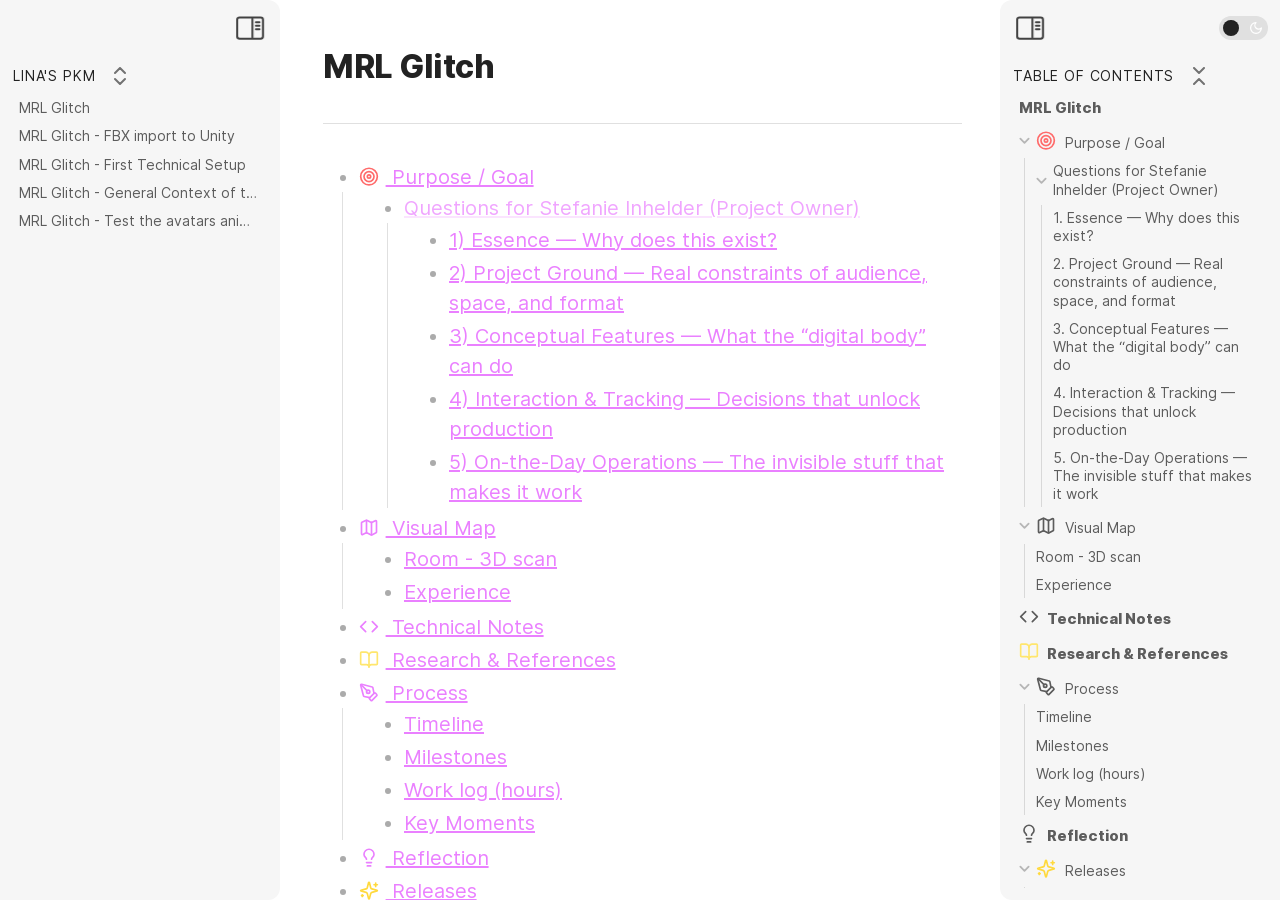
